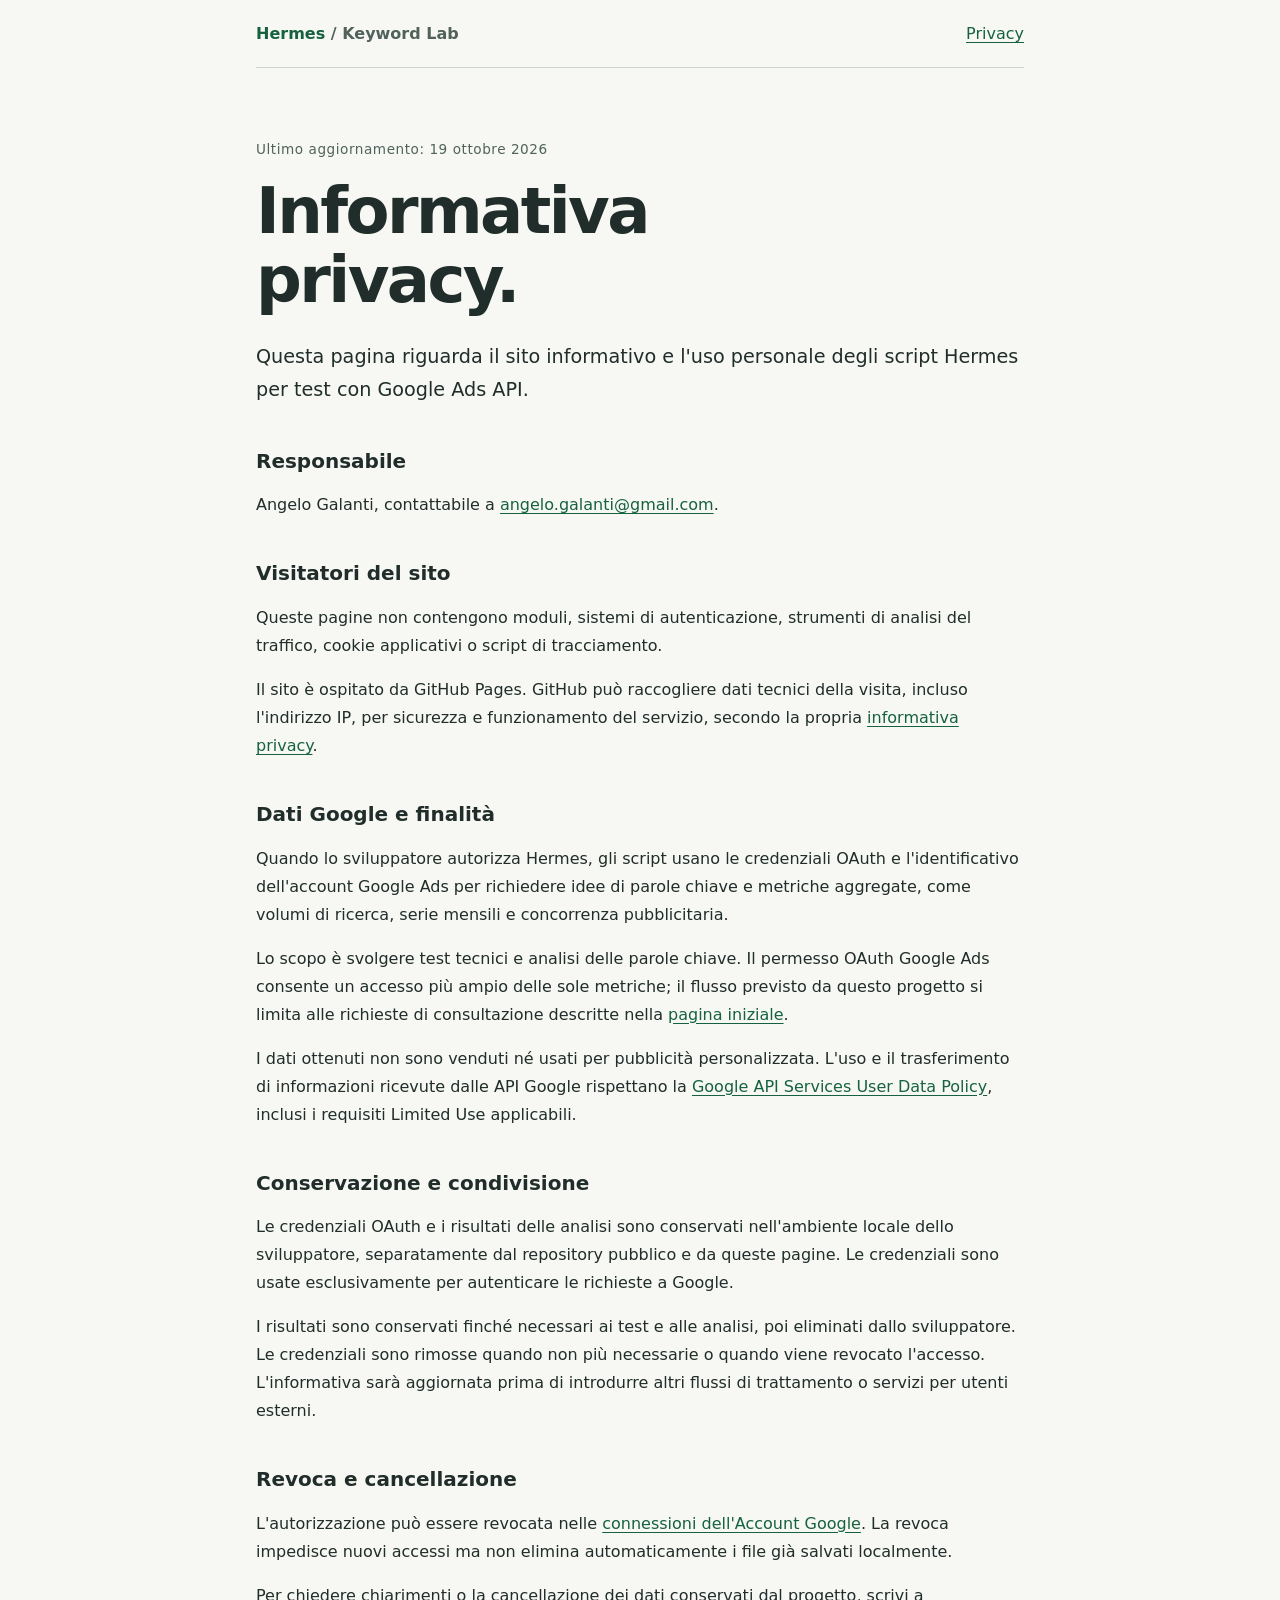
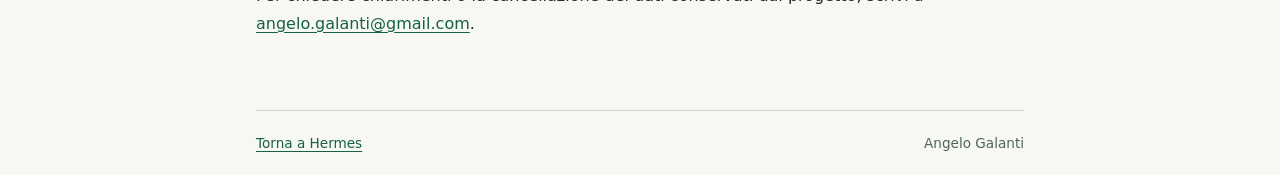
==== privacy.html @ d337911f "Publish Hermes information and privacy pages" ====
<!doctype html>
<html lang="it">
<head>
  <meta charset="utf-8">
  <meta name="viewport" content="width=device-width, initial-scale=1">
  <meta name="description" content="Informativa privacy del progetto personale Hermes / Keyword Lab di Angelo Galanti.">
  <title>Privacy · Hermes</title>
  <link rel="stylesheet" href="style.css">
</head>
<body>
  <header><a href="./" aria-label="Hermes, pagina iniziale">Hermes <span>/ Keyword Lab</span></a><a href="privacy.html" aria-current="page">Privacy</a></header>
  <main>
    <p class="eyebrow">Ultimo aggiornamento: 19 ottobre 2026</p>
    <h1>Informativa privacy.</h1>
    <p class="intro">Questa pagina riguarda il sito informativo e l'uso personale degli script Hermes per test con Google Ads API.</p>
    <section aria-labelledby="owner">
      <h2 id="owner">Responsabile</h2>
      <p>Angelo Galanti, contattabile a <a href="mailto:angelo.galanti@gmail.com">angelo.galanti@gmail.com</a>.</p>
    </section>
    <section aria-labelledby="site">
      <h2 id="site">Visitatori del sito</h2>
      <p>Queste pagine non contengono moduli, sistemi di autenticazione, strumenti di analisi del traffico, cookie applicativi o script di tracciamento.</p>
      <p>Il sito è ospitato da GitHub Pages. GitHub può raccogliere dati tecnici della visita, incluso l'indirizzo IP, per sicurezza e funzionamento del servizio, secondo la propria <a href="https://docs.github.com/en/site-policy/privacy-policies/github-general-privacy-statement">informativa privacy</a>.</p>
    </section>
    <section aria-labelledby="google">
      <h2 id="google">Dati Google e finalità</h2>
      <p>Quando lo sviluppatore autorizza Hermes, gli script usano le credenziali OAuth e l'identificativo dell'account Google Ads per richiedere idee di parole chiave e metriche aggregate, come volumi di ricerca, serie mensili e concorrenza pubblicitaria.</p>
      <p>Lo scopo è svolgere test tecnici e analisi delle parole chiave. Il permesso OAuth Google Ads consente un accesso più ampio delle sole metriche; il flusso previsto da questo progetto si limita alle richieste di consultazione descritte nella <a href="./">pagina iniziale</a>.</p>
      <p>I dati ottenuti non sono venduti né usati per pubblicità personalizzata. L'uso e il trasferimento di informazioni ricevute dalle API Google rispettano la <a href="https://developers.google.com/terms/api-services-user-data-policy">Google API Services User Data Policy</a>, inclusi i requisiti Limited Use applicabili.</p>
    </section>
    <section aria-labelledby="storage">
      <h2 id="storage">Conservazione e condivisione</h2>
      <p>Le credenziali OAuth e i risultati delle analisi sono conservati nell'ambiente locale dello sviluppatore, separatamente dal repository pubblico e da queste pagine. Le credenziali sono usate esclusivamente per autenticare le richieste a Google.</p>
      <p>I risultati sono conservati finché necessari ai test e alle analisi, poi eliminati dallo sviluppatore. Le credenziali sono rimosse quando non più necessarie o quando viene revocato l'accesso. L'informativa sarà aggiornata prima di introdurre altri flussi di trattamento o servizi per utenti esterni.</p>
    </section>
    <section aria-labelledby="revoke">
      <h2 id="revoke">Revoca e cancellazione</h2>
      <p>L'autorizzazione può essere revocata nelle <a href="https://myaccount.google.com/connections">connessioni dell'Account Google</a>. La revoca impedisce nuovi accessi ma non elimina automaticamente i file già salvati localmente.</p>
      <p>Per chiedere chiarimenti o la cancellazione dei dati conservati dal progetto, scrivi a <a href="mailto:angelo.galanti@gmail.com">angelo.galanti@gmail.com</a>.</p>
    </section>
  </main>
  <footer><a href="./">Torna a Hermes</a><span>Angelo Galanti</span></footer>
</body>
</html>
---- style.css ----
:root { color-scheme: light; font-family: system-ui, sans-serif; color: #202d2a; background: #f7f8f4; }
* { box-sizing: border-box; }
body { margin: 0; }
header, main, footer { width: min(100% - 3rem, 48rem); margin-inline: auto; }
header, footer { display: flex; align-items: center; justify-content: space-between; gap: 1.5rem; padding-block: 1.5rem; }
header { border-bottom: 1px solid #ccd5cc; }
header > a:first-child { font-weight: 700; text-decoration: none; }
header span, footer, .eyebrow { color: #51625c; }
main { padding-block: 3.5rem; }
.eyebrow { font-size: .85rem; letter-spacing: .04em; }
h1 { max-width: 14ch; margin: 1rem 0 1.5rem; font-size: clamp(2.5rem, 8vw, 4rem); line-height: 1.08; letter-spacing: -.04em; }
h2 { font-size: 1.25rem; line-height: 1.4; }
p { line-height: 1.75; }
.intro { font-size: 1.2rem; }
section { margin-top: 2.5rem; }
a { color: #16623e; text-underline-offset: .2em; overflow-wrap: anywhere; }
a:hover { text-decoration-thickness: 2px; }
a:focus-visible { outline: 3px solid #16623e; outline-offset: 5px; }
footer { border-top: 1px solid #ccd5cc; font-size: .85rem; }
@media (max-width: 420px) { header, footer { align-items: flex-start; flex-direction: column; gap: .6rem; } main { padding-block: 2rem; } }
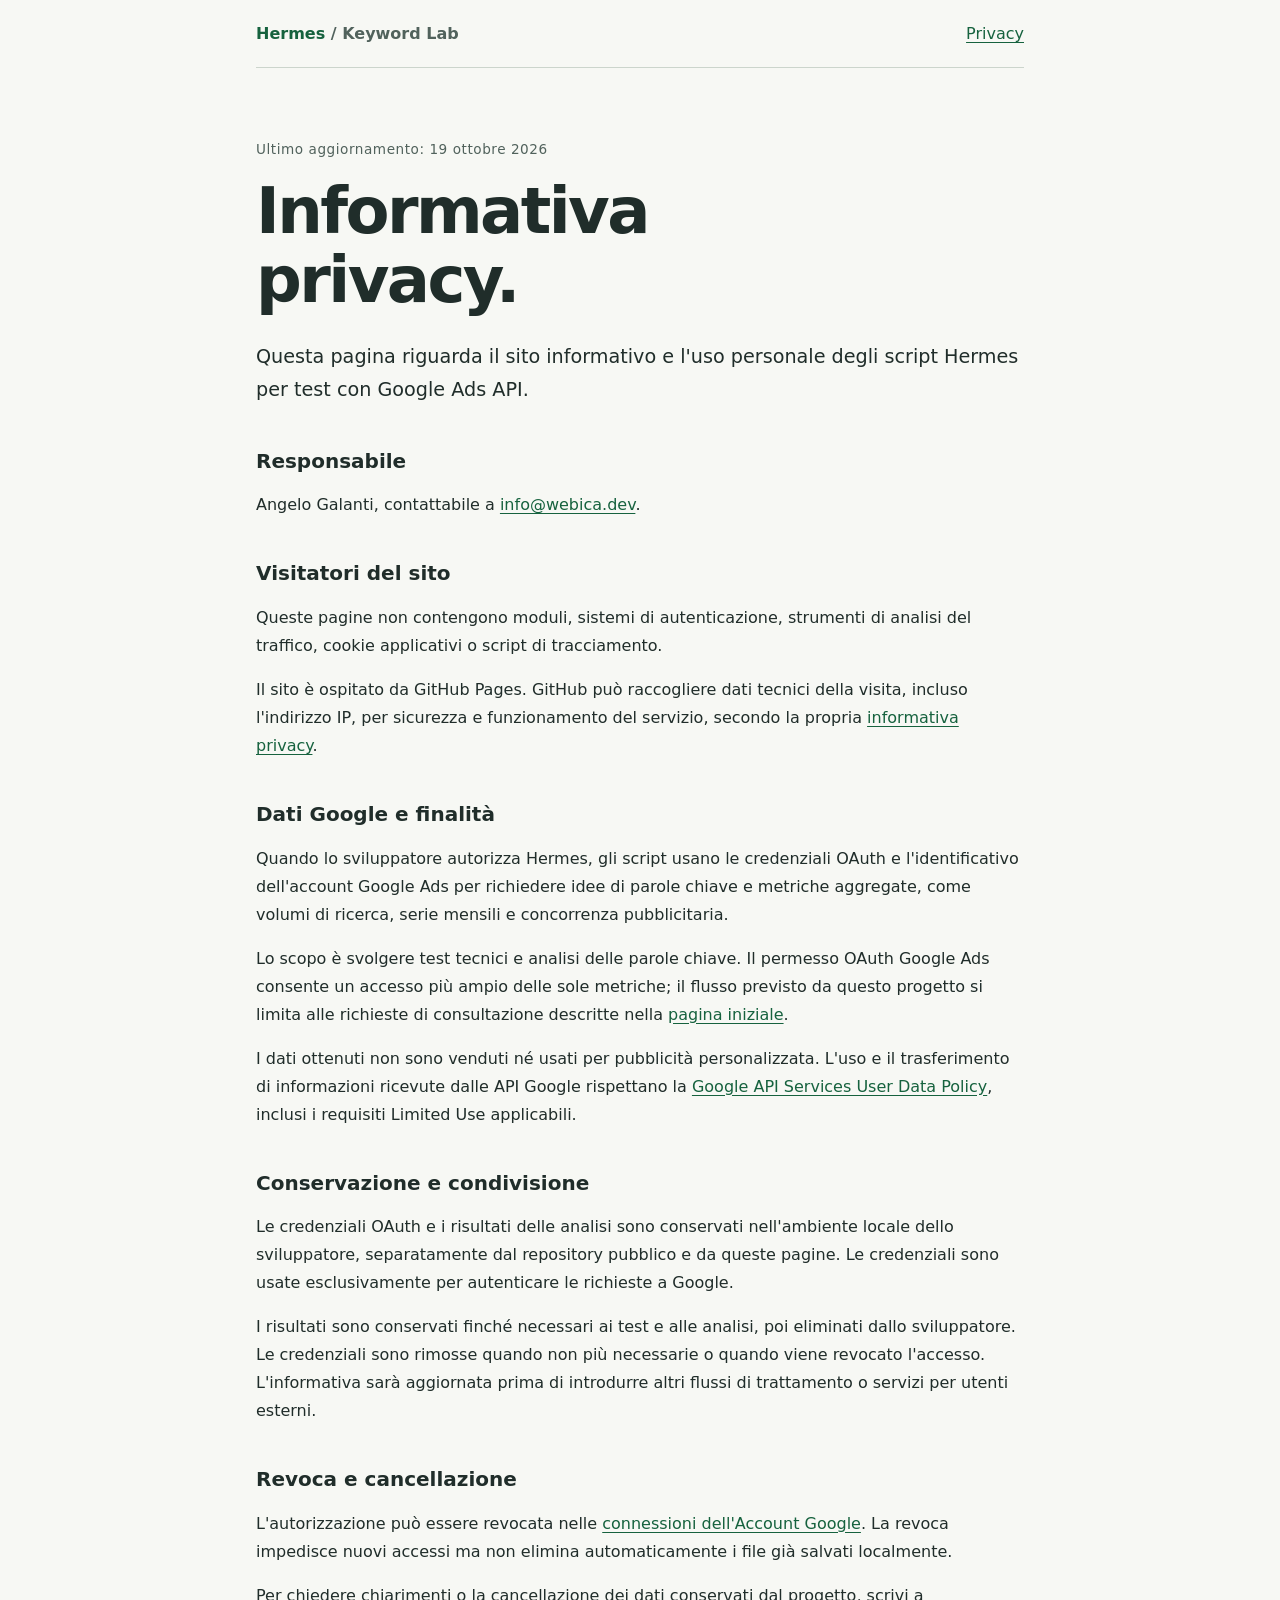
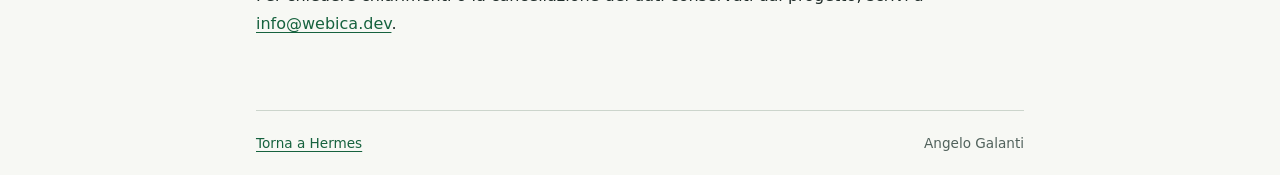
==== commit c9b304ac: "Use public business contact for Hermes pages" ====
--- a/privacy.html
+++ b/privacy.html
@@ -15,7 +15,7 @@
     <p class="intro">Questa pagina riguarda il sito informativo e l'uso personale degli script Hermes per test con Google Ads API.</p>
     <section aria-labelledby="owner">
       <h2 id="owner">Responsabile</h2>
-      <p>Angelo Galanti, contattabile a <a href="mailto:angelo.galanti@gmail.com">angelo.galanti@gmail.com</a>.</p>
+      <p>Angelo Galanti, contattabile a <a href="mailto:info@webica.dev">info@webica.dev</a>.</p>
     </section>
     <section aria-labelledby="site">
       <h2 id="site">Visitatori del sito</h2>
@@ -36,7 +36,7 @@
     <section aria-labelledby="revoke">
       <h2 id="revoke">Revoca e cancellazione</h2>
       <p>L'autorizzazione può essere revocata nelle <a href="https://myaccount.google.com/connections">connessioni dell'Account Google</a>. La revoca impedisce nuovi accessi ma non elimina automaticamente i file già salvati localmente.</p>
-      <p>Per chiedere chiarimenti o la cancellazione dei dati conservati dal progetto, scrivi a <a href="mailto:angelo.galanti@gmail.com">angelo.galanti@gmail.com</a>.</p>
+      <p>Per chiedere chiarimenti o la cancellazione dei dati conservati dal progetto, scrivi a <a href="mailto:info@webica.dev">info@webica.dev</a>.</p>
     </section>
   </main>
   <footer><a href="./">Torna a Hermes</a><span>Angelo Galanti</span></footer>
